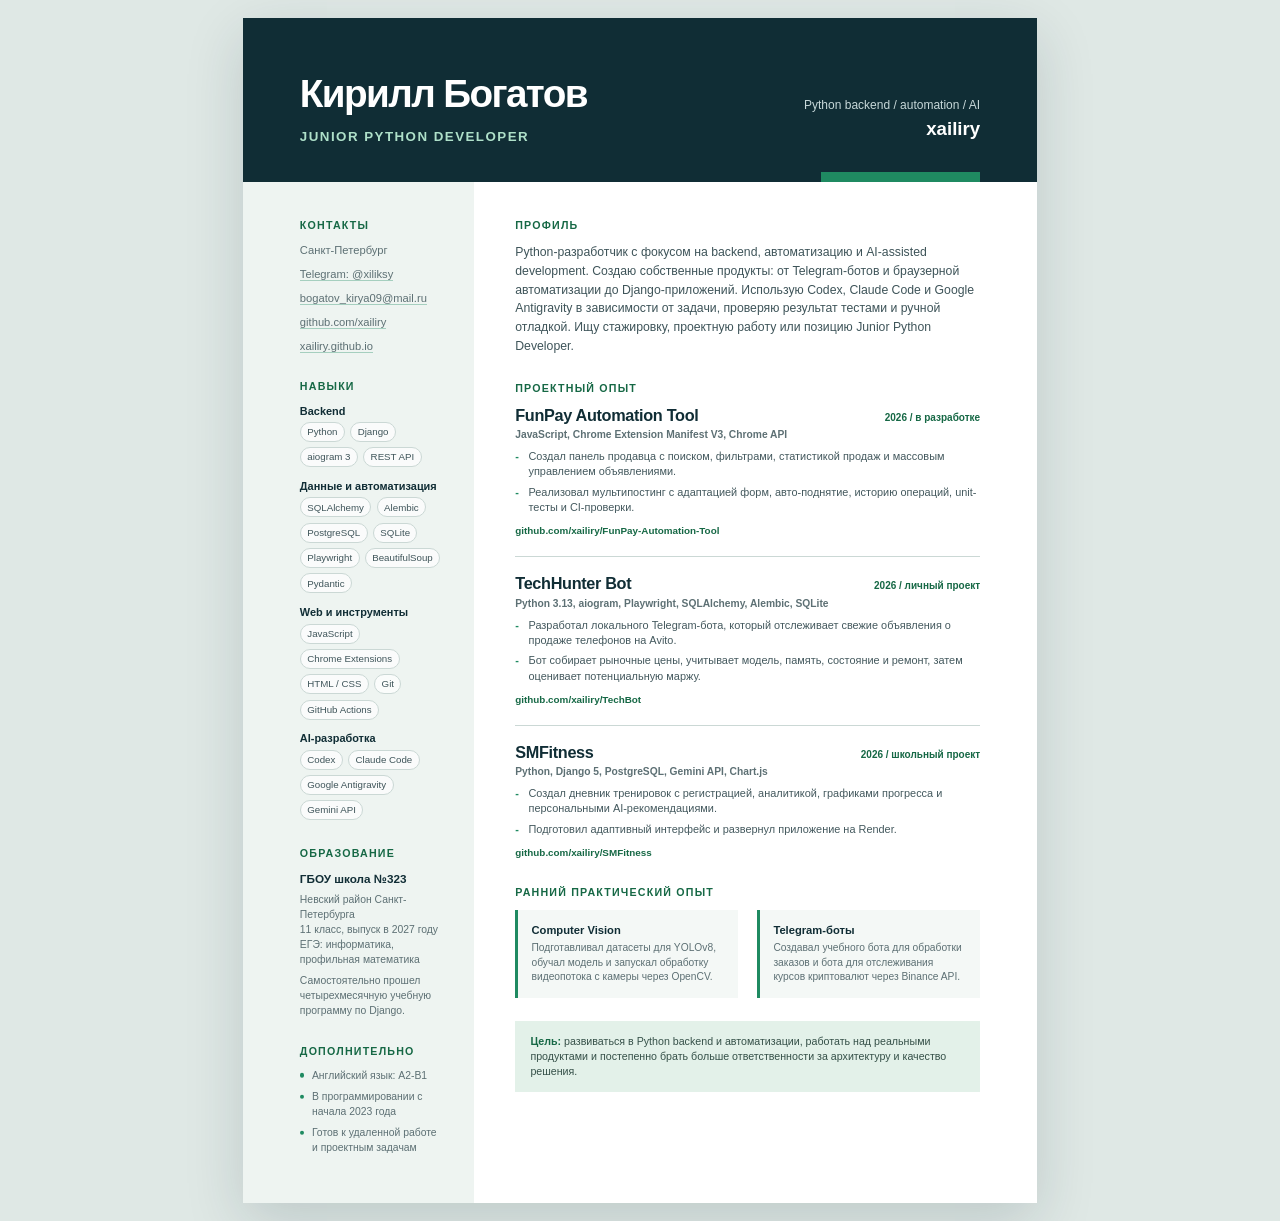
==== resume-source.html @ 0339b5c6 "Add polished resume PDF" ====
<!doctype html>
<html lang="ru">
  <head>
    <meta charset="UTF-8" />
    <meta name="viewport" content="width=device-width, initial-scale=1.0" />
    <title>Кирилл Богатов - Junior Python Developer</title>
    <style>
      @page {
        size: A4;
        margin: 0;
      }

      :root {
        --ink: #102d35;
        --muted: #5d7074;
        --accent: #1f8a61;
        --accent-dark: #166845;
        --accent-pale: #e3f1e9;
        --line: #cbd8d5;
        --sidebar: #eef4f1;
        --paper: #ffffff;
      }

      * {
        box-sizing: border-box;
      }

      html,
      body {
        margin: 0;
        padding: 0;
        color: var(--ink);
        background: #dfe8e5;
        font-family: Arial, sans-serif;
        -webkit-print-color-adjust: exact;
        print-color-adjust: exact;
      }

      body {
        padding: 18px;
      }

      a {
        color: inherit;
        text-decoration: none;
      }

      .page {
        width: 210mm;
        min-height: 297mm;
        margin: 0 auto;
        overflow: hidden;
        background: var(--paper);
        box-shadow: 0 18px 55px rgba(16, 45, 53, 0.16);
      }

      .masthead {
        position: relative;
        padding: 15mm 15mm 10mm;
        color: white;
        background: var(--ink);
      }

      .masthead::after {
        position: absolute;
        right: 15mm;
        bottom: 0;
        width: 42mm;
        height: 2.5mm;
        background: var(--accent);
        content: "";
      }

      .identity {
        display: flex;
        justify-content: space-between;
        gap: 16mm;
        align-items: flex-end;
      }

      .name {
        margin: 0;
        font-size: 29pt;
        line-height: 0.96;
        letter-spacing: -1.2pt;
      }

      .role {
        margin: 4.5mm 0 0;
        color: #aee0c9;
        font-size: 10pt;
        font-weight: 700;
        letter-spacing: 1.1pt;
        text-transform: uppercase;
      }

      .alias {
        flex: 0 0 auto;
        padding-bottom: 1mm;
        color: #c7d8d9;
        font-size: 9pt;
        text-align: right;
      }

      .alias strong {
        display: block;
        margin-top: 1.5mm;
        color: white;
        font-size: 14pt;
      }

      .content {
        display: grid;
        grid-template-columns: 61mm 1fr;
        min-height: 244mm;
      }

      .sidebar {
        padding: 10mm 8mm 11mm 15mm;
        background: var(--sidebar);
      }

      .main {
        padding: 10mm 15mm 10mm 11mm;
      }

      .section + .section {
        margin-top: 7mm;
      }

      .section-title {
        margin: 0 0 3.2mm;
        color: var(--accent-dark);
        font-size: 8pt;
        font-weight: 700;
        letter-spacing: 0.9pt;
        text-transform: uppercase;
      }

      .contact-list,
      .skill-list,
      .compact-list,
      .project-points {
        margin: 0;
        padding: 0;
        list-style: none;
      }

      .contact-list li {
        margin-bottom: 2.5mm;
        color: var(--muted);
        font-size: 8.4pt;
        line-height: 1.3;
        overflow-wrap: anywhere;
      }

      .contact-list a {
        border-bottom: 0.25mm solid rgba(31, 138, 97, 0.35);
      }

      .skill-group + .skill-group {
        margin-top: 3.4mm;
      }

      .skill-label {
        display: block;
        margin-bottom: 1.4mm;
        color: var(--ink);
        font-size: 8.2pt;
        font-weight: 700;
      }

      .skill-list {
        display: flex;
        flex-wrap: wrap;
        gap: 1.4mm;
      }

      .skill-list li {
        padding: 1.1mm 1.7mm;
        border: 0.25mm solid var(--line);
        border-radius: 10mm;
        color: #3f555a;
        background: rgba(255, 255, 255, 0.7);
        font-size: 7.3pt;
        line-height: 1;
      }

      .education-item strong {
        display: block;
        font-size: 8.8pt;
        line-height: 1.3;
      }

      .education-item span,
      .sidebar-note {
        display: block;
        margin-top: 1.5mm;
        color: var(--muted);
        font-size: 7.8pt;
        line-height: 1.45;
      }

      .compact-list li {
        position: relative;
        margin-bottom: 1.8mm;
        padding-left: 3.2mm;
        color: var(--muted);
        font-size: 7.8pt;
        line-height: 1.4;
      }

      .compact-list li::before {
        position: absolute;
        top: 0.65em;
        left: 0;
        width: 1.2mm;
        height: 1.2mm;
        border-radius: 50%;
        background: var(--accent);
        content: "";
        transform: translateY(-50%);
      }

      .summary {
        margin: 0;
        color: #3e5459;
        font-size: 9.2pt;
        line-height: 1.52;
      }

      .project {
        padding: 0 0 4.8mm;
        border-bottom: 0.25mm solid var(--line);
      }

      .project + .project {
        margin-top: 4.5mm;
      }

      .project:last-child {
        padding-bottom: 0;
        border-bottom: 0;
      }

      .project-head {
        display: flex;
        justify-content: space-between;
        gap: 8mm;
        align-items: baseline;
      }

      .project-name {
        margin: 0;
        font-size: 12.2pt;
        line-height: 1.15;
        letter-spacing: -0.25pt;
      }

      .project-date {
        flex: 0 0 auto;
        color: var(--accent-dark);
        font-size: 7.5pt;
        font-weight: 700;
      }

      .project-meta {
        margin: 1.3mm 0 2.3mm;
        color: var(--muted);
        font-size: 7.7pt;
        font-weight: 700;
      }

      .project-points li {
        position: relative;
        margin-bottom: 1.3mm;
        padding-left: 3.5mm;
        color: #44595e;
        font-size: 8.2pt;
        line-height: 1.4;
      }

      .project-points li::before {
        position: absolute;
        left: 0;
        color: var(--accent);
        content: "-";
        font-weight: 700;
      }

      .project-link {
        display: inline-block;
        margin-top: 1mm;
        color: var(--accent-dark);
        font-size: 7.4pt;
        font-weight: 700;
      }

      .early-experience {
        display: grid;
        grid-template-columns: 1fr 1fr;
        gap: 5mm;
      }

      .early-card {
        padding: 3.5mm;
        border-left: 0.8mm solid var(--accent);
        background: #f4f8f6;
      }

      .early-card strong {
        display: block;
        margin-bottom: 1.4mm;
        font-size: 8.4pt;
      }

      .early-card p {
        margin: 0;
        color: var(--muted);
        font-size: 7.7pt;
        line-height: 1.42;
      }

      .target {
        margin-top: 6mm;
        padding: 3.5mm 4mm;
        color: #355048;
        background: var(--accent-pale);
        font-size: 8pt;
        line-height: 1.4;
      }

      .target strong {
        color: var(--accent-dark);
      }

      @media print {
        html,
        body {
          background: white;
        }

        body {
          padding: 0;
        }

        .page {
          height: 296.5mm;
          min-height: 0;
          margin: 0;
          box-shadow: none;
        }
      }
    </style>
  </head>
  <body>
    <article class="page">
      <header class="masthead">
        <div class="identity">
          <div>
            <h1 class="name">Кирилл Богатов</h1>
            <p class="role">Junior Python Developer</p>
          </div>
          <div class="alias">
            Python backend / automation / AI
            <strong>xailiry</strong>
          </div>
        </div>
      </header>

      <div class="content">
        <aside class="sidebar">
          <section class="section">
            <h2 class="section-title">Контакты</h2>
            <ul class="contact-list">
              <li>Санкт-Петербург</li>
              <li>
                <a href="https://t.me/xiliksy">Telegram: @xiliksy</a>
              </li>
              <li>
                <a href="mailto:bogatov_kirya09@mail.ru">
                  bogatov_kirya09@mail.ru
                </a>
              </li>
              <li>
                <a href="https://github.com/xailiry">github.com/xailiry</a>
              </li>
              <li>
                <a href="https://xailiry.github.io">xailiry.github.io</a>
              </li>
            </ul>
          </section>

          <section class="section">
            <h2 class="section-title">Навыки</h2>

            <div class="skill-group">
              <span class="skill-label">Backend</span>
              <ul class="skill-list">
                <li>Python</li>
                <li>Django</li>
                <li>aiogram 3</li>
                <li>REST API</li>
              </ul>
            </div>

            <div class="skill-group">
              <span class="skill-label">Данные и автоматизация</span>
              <ul class="skill-list">
                <li>SQLAlchemy</li>
                <li>Alembic</li>
                <li>PostgreSQL</li>
                <li>SQLite</li>
                <li>Playwright</li>
                <li>BeautifulSoup</li>
                <li>Pydantic</li>
              </ul>
            </div>

            <div class="skill-group">
              <span class="skill-label">Web и инструменты</span>
              <ul class="skill-list">
                <li>JavaScript</li>
                <li>Chrome Extensions</li>
                <li>HTML / CSS</li>
                <li>Git</li>
                <li>GitHub Actions</li>
              </ul>
            </div>

            <div class="skill-group">
              <span class="skill-label">AI-разработка</span>
              <ul class="skill-list">
                <li>Codex</li>
                <li>Claude Code</li>
                <li>Google Antigravity</li>
                <li>Gemini API</li>
              </ul>
            </div>
          </section>

          <section class="section">
            <h2 class="section-title">Образование</h2>
            <div class="education-item">
              <strong>ГБОУ школа №323</strong>
              <span>
                Невский район Санкт-Петербурга<br />
                11 класс, выпуск в 2027 году<br />
                ЕГЭ: информатика, профильная математика
              </span>
            </div>
            <span class="sidebar-note">
              Самостоятельно прошел четырехмесячную учебную программу по Django.
            </span>
          </section>

          <section class="section">
            <h2 class="section-title">Дополнительно</h2>
            <ul class="compact-list">
              <li>Английский язык: A2-B1</li>
              <li>В программировании с начала 2023 года</li>
              <li>Готов к удаленной работе и проектным задачам</li>
            </ul>
          </section>
        </aside>

        <main class="main">
          <section class="section">
            <h2 class="section-title">Профиль</h2>
            <p class="summary">
              Python-разработчик с фокусом на backend, автоматизацию и
              AI-assisted development. Создаю собственные продукты: от
              Telegram-ботов и браузерной автоматизации до Django-приложений.
              Использую Codex, Claude Code и Google Antigravity в зависимости
              от задачи, проверяю результат тестами и ручной отладкой. Ищу
              стажировку, проектную работу или позицию Junior Python Developer.
            </p>
          </section>

          <section class="section">
            <h2 class="section-title">Проектный опыт</h2>

            <article class="project">
              <div class="project-head">
                <h3 class="project-name">FunPay Automation Tool</h3>
                <span class="project-date">2026 / в разработке</span>
              </div>
              <p class="project-meta">
                JavaScript, Chrome Extension Manifest V3, Chrome API
              </p>
              <ul class="project-points">
                <li>
                  Создал панель продавца с поиском, фильтрами, статистикой
                  продаж и массовым управлением объявлениями.
                </li>
                <li>
                  Реализовал мультипостинг с адаптацией форм, авто-поднятие,
                  историю операций, unit-тесты и CI-проверки.
                </li>
              </ul>
              <a
                class="project-link"
                href="https://github.com/xailiry/FunPay-Automation-Tool"
              >
                github.com/xailiry/FunPay-Automation-Tool
              </a>
            </article>

            <article class="project">
              <div class="project-head">
                <h3 class="project-name">TechHunter Bot</h3>
                <span class="project-date">2026 / личный проект</span>
              </div>
              <p class="project-meta">
                Python 3.13, aiogram, Playwright, SQLAlchemy, Alembic, SQLite
              </p>
              <ul class="project-points">
                <li>
                  Разработал локального Telegram-бота, который отслеживает
                  свежие объявления о продаже телефонов на Avito.
                </li>
                <li>
                  Бот собирает рыночные цены, учитывает модель, память,
                  состояние и ремонт, затем оценивает потенциальную маржу.
                </li>
              </ul>
              <a
                class="project-link"
                href="https://github.com/xailiry/TechBot"
              >
                github.com/xailiry/TechBot
              </a>
            </article>

            <article class="project">
              <div class="project-head">
                <h3 class="project-name">SMFitness</h3>
                <span class="project-date">2026 / школьный проект</span>
              </div>
              <p class="project-meta">
                Python, Django 5, PostgreSQL, Gemini API, Chart.js
              </p>
              <ul class="project-points">
                <li>
                  Создал дневник тренировок с регистрацией, аналитикой,
                  графиками прогресса и персональными AI-рекомендациями.
                </li>
                <li>
                  Подготовил адаптивный интерфейс и развернул приложение на
                  Render.
                </li>
              </ul>
              <a
                class="project-link"
                href="https://github.com/xailiry/SMFitness"
              >
                github.com/xailiry/SMFitness
              </a>
            </article>
          </section>

          <section class="section">
            <h2 class="section-title">Ранний практический опыт</h2>
            <div class="early-experience">
              <div class="early-card">
                <strong>Computer Vision</strong>
                <p>
                  Подготавливал датасеты для YOLOv8, обучал модель и запускал
                  обработку видеопотока с камеры через OpenCV.
                </p>
              </div>
              <div class="early-card">
                <strong>Telegram-боты</strong>
                <p>
                  Создавал учебного бота для обработки заказов и бота для
                  отслеживания курсов криптовалют через Binance API.
                </p>
              </div>
            </div>
          </section>

          <div class="target">
            <strong>Цель:</strong> развиваться в Python backend и автоматизации,
            работать над реальными продуктами и постепенно брать больше
            ответственности за архитектуру и качество решения.
          </div>
        </main>
      </div>
    </article>
  </body>
</html>
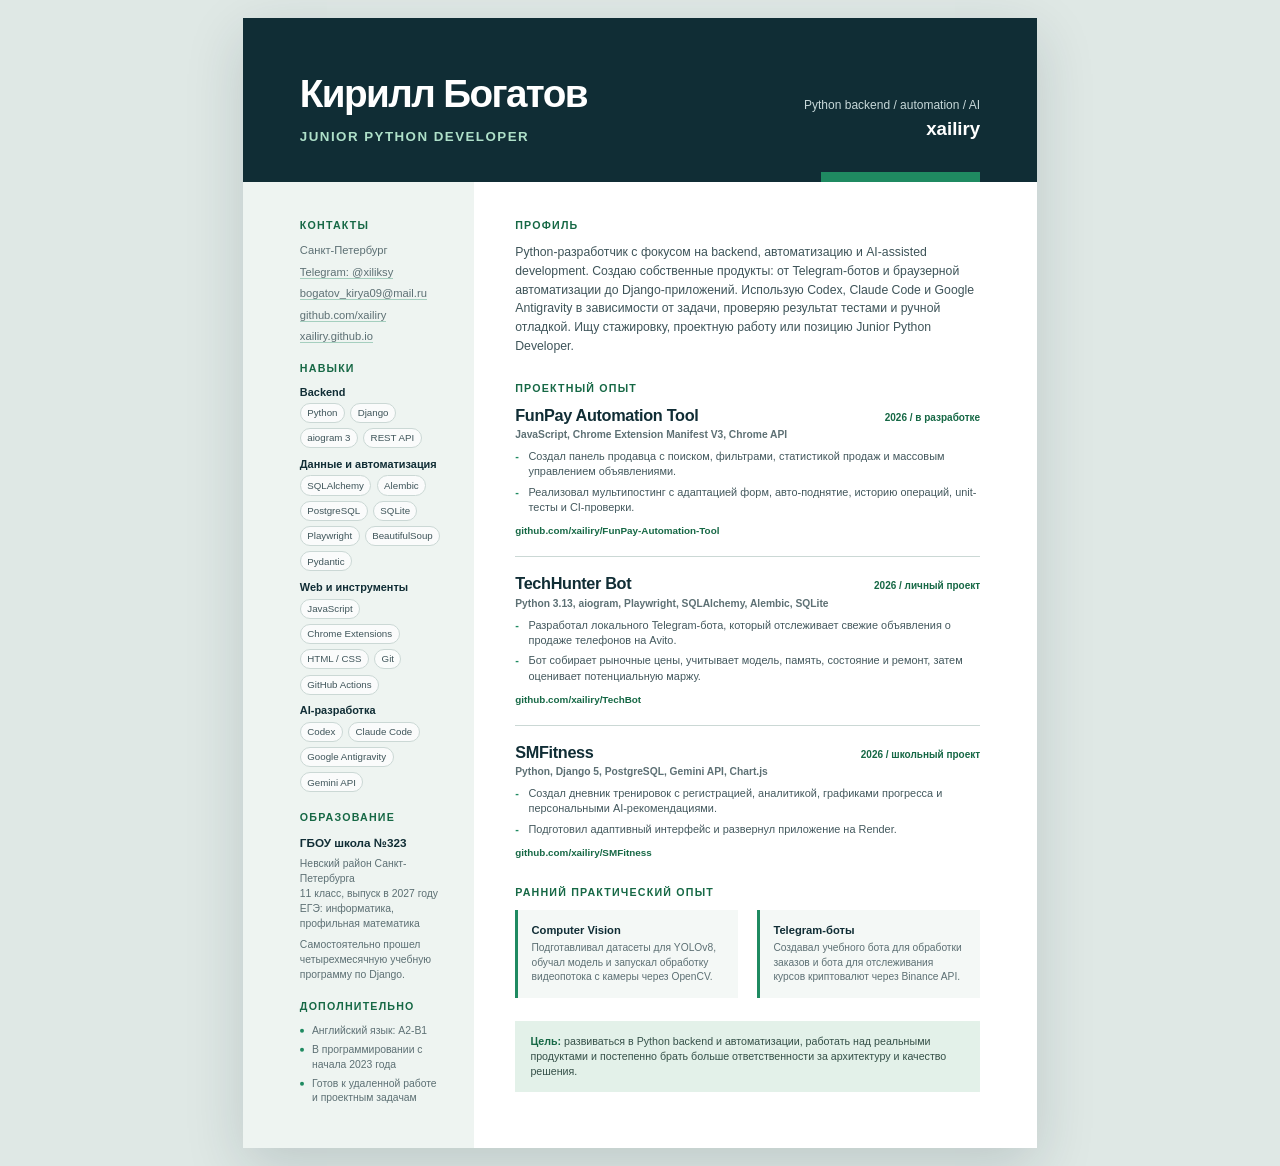
==== commit 05843a71: "Fix resume sidebar spacing" ====
--- a/resume-source.html
+++ b/resume-source.html
@@ -147,19 +147,27 @@
       }
 
       .contact-list li {
-        margin-bottom: 2.5mm;
+        margin-bottom: 1.8mm;
         color: var(--muted);
         font-size: 8.4pt;
         line-height: 1.3;
         overflow-wrap: anywhere;
       }
 
+      .contact-list li:last-child {
+        margin-bottom: 0;
+      }
+
+      .sidebar .section + .section {
+        margin-top: 4.8mm;
+      }
+
       .contact-list a {
         border-bottom: 0.25mm solid rgba(31, 138, 97, 0.35);
       }
 
       .skill-group + .skill-group {
-        margin-top: 3.4mm;
+        margin-top: 2.6mm;
       }
 
       .skill-label {
@@ -203,11 +211,15 @@
 
       .compact-list li {
         position: relative;
-        margin-bottom: 1.8mm;
+        margin-bottom: 1.2mm;
         padding-left: 3.2mm;
         color: var(--muted);
         font-size: 7.8pt;
         line-height: 1.4;
+      }
+
+      .compact-list li:last-child {
+        margin-bottom: 0;
       }
 
       .compact-list li::before {
